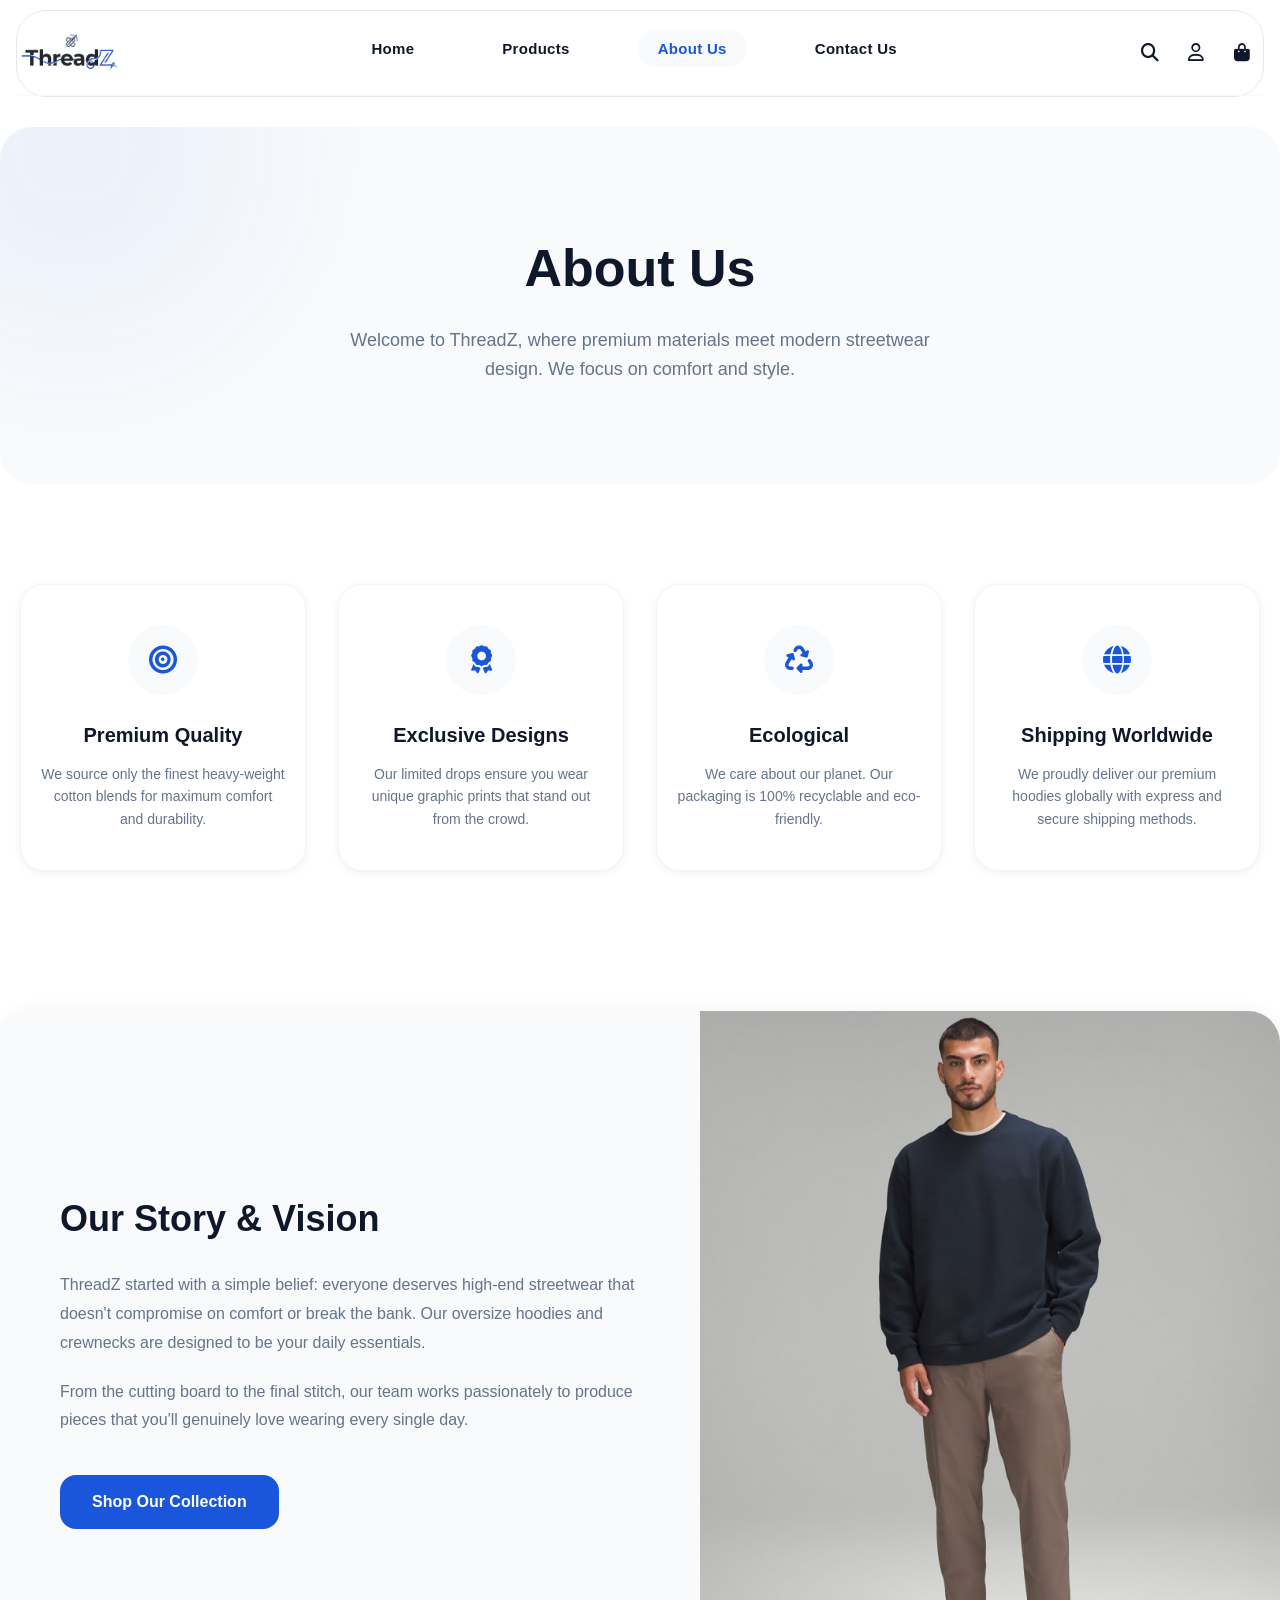
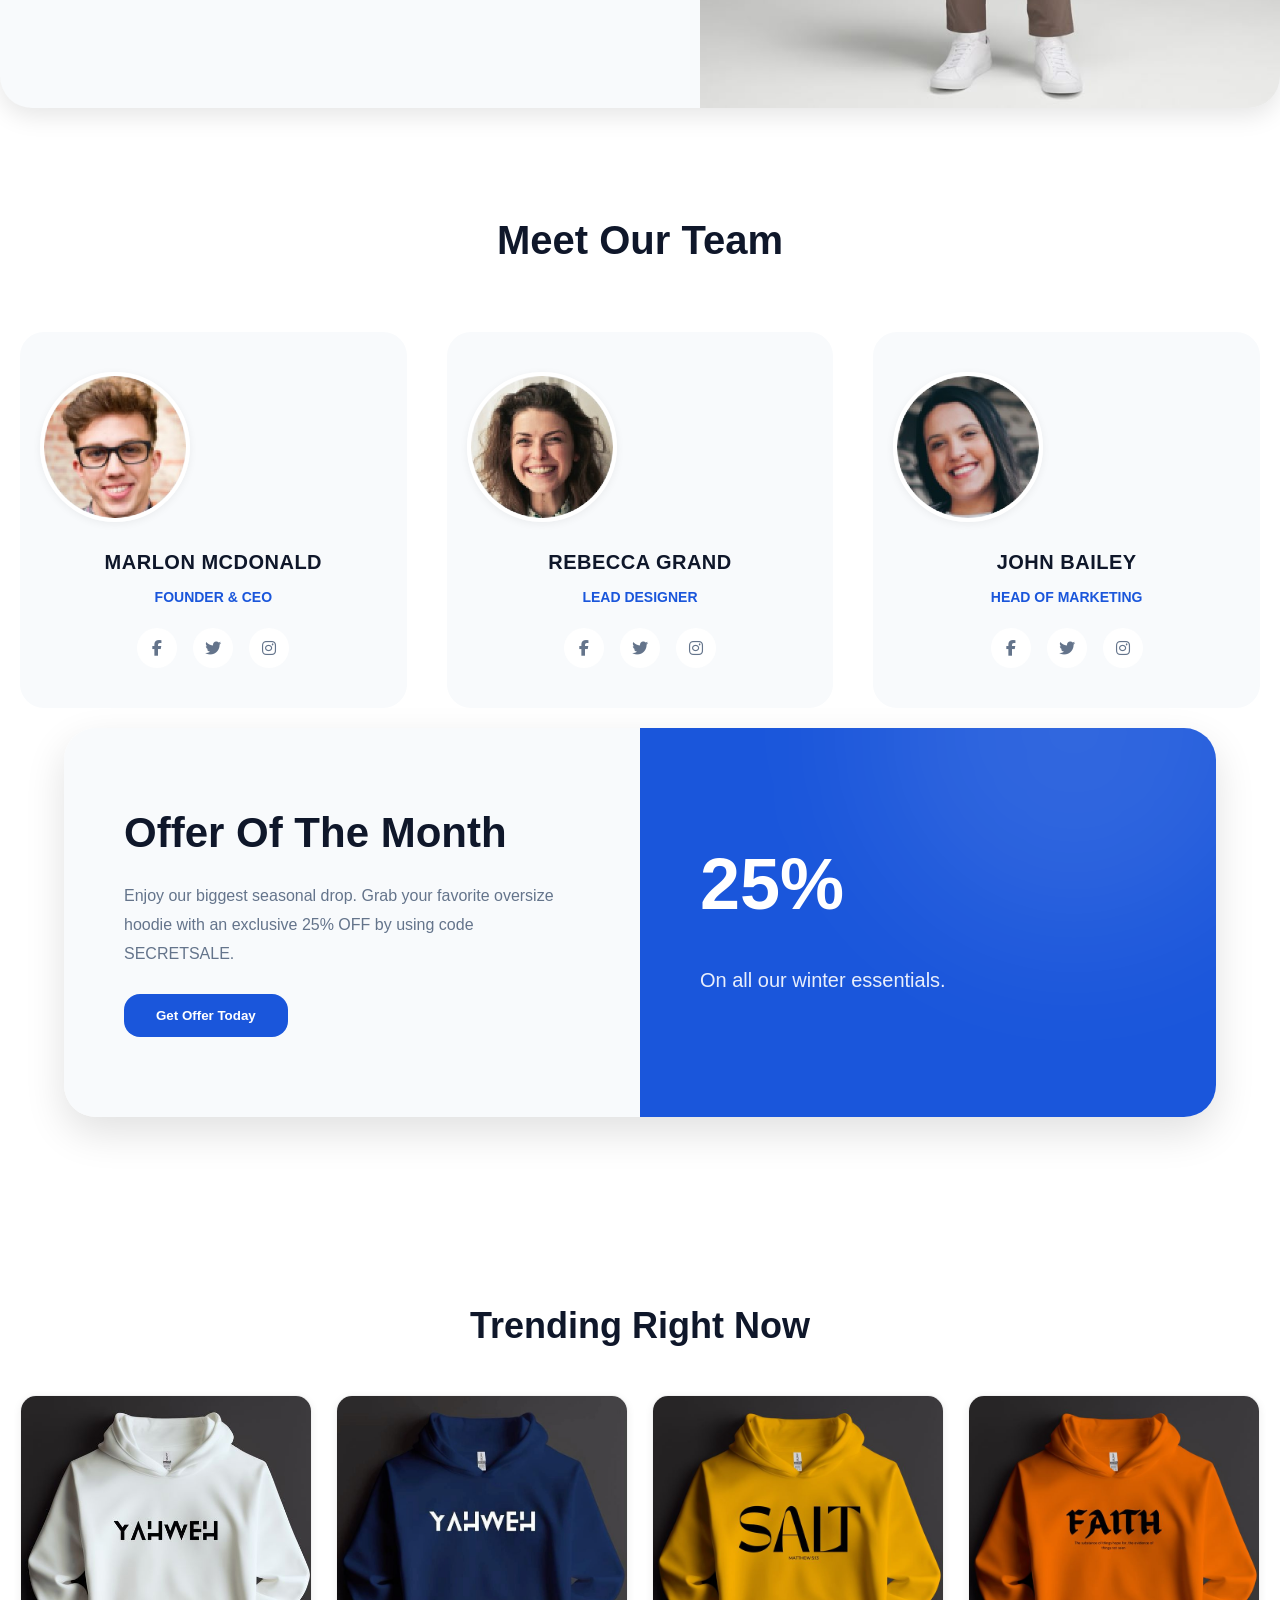
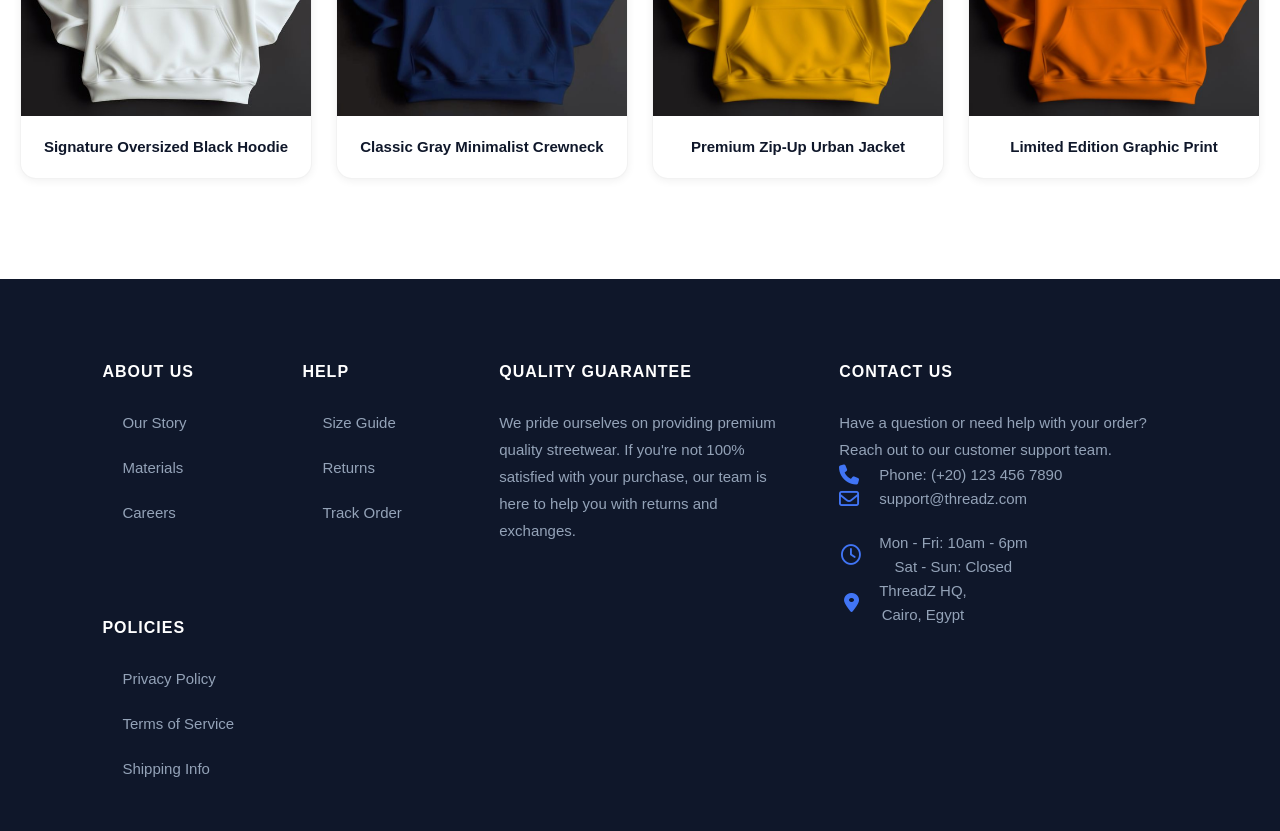
==== pages/about.html @ 524a5f1c "Add files via upload" ====
<!DOCTYPE html>
<html lang="en">

<head>
    <meta charset="UTF-8">
    <meta name="viewport" content="width=device-width, initial-scale=1.0">
    <title>ThreadZ | About Us</title>
    <link rel="stylesheet" href="../style/main.css">
    <link rel="stylesheet" href="../style/refinements.css">
    <link rel="stylesheet" href="../style/about.css">
    <link rel="stylesheet" href="https://cdnjs.cloudflare.com/ajax/libs/font-awesome/6.4.0/css/all.min.css" />
</head>

<body>
    <header>
        <div class="container flex-between top-bar">
            <div class="logo">
                <img src="../assets/images/Logo.png" alt="ThreadZ Logo">
            </div>

            <nav id="nav">
                <div class="nav-close">
                    <i class="fa-solid fa-x"></i>
                </div>
                <ul class="nav-links">
                    <li><a href="../index.html">Home</a></li>
                    <li><a href="../pages/products.html">Products </a></li>
                    <li><a href="../pages/about.html" class="active">About Us</a></li>
                    <li><a href="../pages/contact.html">Contact Us</a></li>
                </ul>
            </nav>

            <div class="header-actions">
                <div class="search-toggle" id="search-toggle">
                    <i class="fa-solid fa-magnifying-glass"></i>
                </div>
                <a href="./login.html" class="action-icon" title="Account">
                    <i class="fa-regular fa-user"></i>
                </a>
                <a href="./checkout.html" class="action-icon" title="Cart">
                    <i class="fa-solid fa-bag-shopping"></i>
                </a>
                <div class="bars">
                    <i class="fa-solid fa-bars"></i>
                </div>
            </div>
        </div>
        <div class="search-bar" id="search-bar">
            <div class="container">
                <div class="search-bar-inner">
                    <i class="fa-solid fa-magnifying-glass"></i>
                    <input type="text" placeholder="Search for products..." id="search-input">
                    <button class="search-close" id="search-close"><i class="fa-solid fa-xmark"></i></button>
                </div>
            </div>
        </div>
    </header>

    <main>
        <section class="hero-about">
            <div class="hero-about-content">
                <h1>About Us</h1>
                <p>Welcome to ThreadZ, where premium materials meet modern streetwear design. We focus on comfort and style.</p>
            </div>
        </section>

        <section class="features-grid">
            <div class="feature-box">
                <div class="icon-box"><i class="fa-solid fa-bullseye"></i></div>
                <h3>Premium Quality</h3>
                <p>We source only the finest heavy-weight cotton blends for maximum comfort and durability.</p>
            </div>
            <div class="feature-box">
                <div class="icon-box"><i class="fa-solid fa-award"></i></div>
                <h3>Exclusive Designs</h3>
                <p>Our limited drops ensure you wear unique graphic prints that stand out from the crowd.</p>
            </div>
            <div class="feature-box">
                <div class="icon-box"><i class="fa-solid fa-recycle"></i></div>
                <h3>Ecological</h3>
                <p>We care about our planet. Our packaging is 100% recyclable and eco-friendly.</p>
            </div>
            <div class="feature-box">
                <div class="icon-box"><i class="fa-solid fa-globe"></i></div>
                <h3>Shipping Worldwide</h3>
                <p>We proudly deliver our premium hoodies globally with express and secure shipping methods.</p>
            </div>
        </section>

        <section class="story-section">
            <div class="story-content">
                <h2>Our Story & Vision</h2>
                <p>ThreadZ started with a simple belief: everyone deserves high-end streetwear that doesn't compromise on comfort or break the bank. Our oversize hoodies and crewnecks are designed to be your daily essentials.</p>
                <p>From the cutting board to the final stitch, our team works passionately to produce pieces that you'll genuinely love wearing every single day.</p>
                <a href="./products.html" class="btn">Shop Our Collection</a>
            </div>
            <div class="story-image">
                <img src="../assets/images/model-1.jpg" alt="Our Collection">
            </div>
        </section>

        <section class="team-section">
            <div class="section-title">
                <h2>Meet Our Team</h2>
            </div>
            <div class="team-grid">
                <div class="team-member">
                    <img src="../assets/images/customer1.jpeg" alt="Marlon">
                    <h4>MARLON MCDONALD</h4>
                    <span>Founder & CEO</span>
                    <div class="member-socials">
                        <i class="fa-brands fa-facebook-f"></i>
                        <i class="fa-brands fa-twitter"></i>
                        <i class="fa-brands fa-instagram"></i>
                    </div>
                </div>
                <div class="team-member">
                    <img src="../assets/images/customer2.jpeg" alt="Rebecca">
                    <h4>REBECCA GRAND</h4>
                    <span>Lead Designer</span>
                    <div class="member-socials">
                        <i class="fa-brands fa-facebook-f"></i>
                        <i class="fa-brands fa-twitter"></i>
                        <i class="fa-brands fa-instagram"></i>
                    </div>
                </div>
                <div class="team-member">
                    <img src="../assets/images/customer3.jpeg" alt="John">
                    <h4>JOHN BAILEY</h4>
                    <span>Head Of Marketing</span>
                    <div class="member-socials">
                        <i class="fa-brands fa-facebook-f"></i>
                        <i class="fa-brands fa-twitter"></i>
                        <i class="fa-brands fa-instagram"></i>
                    </div>
                </div>
            </div>
        </section>

        <section class="promotion-container" style="margin-top: 50px;">
            <div class="promotion-card">
                <div class="promotion-info">
                    <div>
                        <h3>Offer Of The Month</h3>
                        <p>Enjoy our biggest seasonal drop. Grab your favorite oversize hoodie with an exclusive 25% OFF by using code SECRETSALE.</p>
                        <br>
                        <button class="btn" style="padding: 14px 32px; background: var(--primary-color); color: var(--white); border: none; border-radius: var(--radius-md); font-weight: 700; cursor: pointer;">Get Offer Today</button>
                    </div>
                </div>

                <div class="discount-banner">
                    <h3 style="font-size: 72px;">25%</h3>
                    <p style="font-size: 20px; margin-bottom: 20px;">On all our winter essentials.</p>
                </div>
            </div>
        </section>

        <section class="popular-section">
            <h4>Trending Right Now</h4>
            <div class="popular-grid">
                <div class="pop-item">
                    <img src="../assets/images/item-1.jpg" alt="Sweatshirt">
                    <p>Signature Oversized Black Hoodie</p>
                </div>
                <div class="pop-item">
                    <img src="../assets/images/item-2.jpg" alt="Sweatshirt">
                    <p>Classic Gray Minimalist Crewneck</p>
                </div>
                <div class="pop-item">
                    <img src="../assets/images/item-3.jpg" alt="Sweatshirt">
                    <p>Premium Zip-Up Urban Jacket</p>
                </div>
                <div class="pop-item">
                    <img src="../assets/images/item-4.jpg" alt="Sweatshirt">
                    <p>Limited Edition Graphic Print</p>
                </div>
            </div>
        </section>
    </main>

    <footer>
        <div class="footer-content">
            <div class="footer-links">
                <div class="footer-columns">
                    <h3>About Us</h3>
                    <ul>
                        <li><a href="">Our Story</a></li>
                        <li><a href="">Materials</a></li>
                        <li><a href="">Careers</a></li>
                    </ul>
                </div>
                <div class="footer-columns">
                    <h3>Help</h3>
                    <ul>
                        <li><a href="">Size Guide</a></li>
                        <li><a href="">Returns</a></li>
                        <li><a href="">Track Order</a></li>
                    </ul>
                </div>
                <div class="footer-columns">
                    <h3>Policies</h3>
                    <ul>
                        <li><a href="">Privacy Policy</a></li>
                        <li><a href="">Terms of Service</a></li>
                        <li><a href="">Shipping Info</a></li>
                    </ul>
                </div>
            </div>

            <div class="footer-text">
                <h3>Quality Guarantee</h3>
                <p>We pride ourselves on providing premium quality streetwear. If you're not 100% satisfied with your purchase, our team is here to help you with returns and exchanges.</p>
            </div>
        </div>

        <div class="footer-contactus">
            <div class="footer-contactus-text">
                <h3>Contact Us</h3>
                <p>Have a question or need help with your order? Reach out to our customer support team.</p>
            </div>

            <div class="contact-info">
                <div class="contact-phone-email">
                    <p><i class="fa-solid fa-phone"></i> Phone: (+20) 123 456 7890 </p>
                    <p><i class="fa-regular fa-envelope"></i> support@threadz.com</p>
                </div>
                <div class="contact-date">
                    <p style="text-align: center;"><i class="fa-regular fa-clock"></i> Mon - Fri: 10am - 6pm <br>Sat - Sun: Closed </p>
                    <p style="text-align: center;"><i class="fa-solid fa-location-dot"></i> ThreadZ HQ, <br> Cairo, Egypt</p>
                </div>
            </div>
        </div>
    </footer>

    <script src="../scripts/api.js"></script>
    <script src="../scripts/ui.js"></script>
    <script src="../scripts/search.js"></script>
    <script src="../scripts/cart.js"></script>
</body>

</html>
---- style/main.css ----
* {
    margin: 0;
    padding: 0;
    box-sizing: border-box;
    font-family: -apple-system, BlinkMacSystemFont, 'Segoe UI', Roboto, 'Helvetica Neue', Arial, sans-serif;
}

/* Brand Identity Colors & Modern Variables */
:root {
    --primary-color: #1A56DB;
    --primary-dark: #0D3A99;
    --primary-light: #4175F5;
    --accent-color: #FF6B35;
    --success-color: #10B981;
    --warning-color: #F59E0B;

    --text-dark: #0F172A;
    --text-light: #64748B;
    --text-muted: #94A3B8;
    --bg-gray: #F8FAFC;
    --bg-dark-gray: #E2E8F0;
    --white: #FFFFFF;
    --black: #000000;

    /* Variables for Professional Look */
    --radius-sm: 8px;
    --radius-md: 16px;
    --radius-lg: 24px;
    --radius-xl: 32px;

    --shadow-sm: 0 2px 8px rgba(0, 0, 0, 0.06);
    --shadow-md: 0 8px 24px rgba(0, 0, 0, 0.1);
    --shadow-lg: 0 16px 40px rgba(0, 0, 0, 0.12);
    --shadow-xl: 0 20px 50px rgba(0, 0, 0, 0.15);

    --transition-fast: 0.25s ease;
    --transition-smooth: 0.4s ease-in-out;
    --transition-slow: 0.6s ease-in-out;
}

body {
    color: var(--text-dark);
    background-color: var(--white);
    line-height: 1.6;
}

/* Smooth scroll behavior */
html {
    scroll-behavior: smooth;
}

/* Custom scrollbar */
::-webkit-scrollbar {
    width: 5px;
    border-radius: 100%;
    background-color: var(--primary-color);
}

::-webkit-scrollbar-track {
    background: var(--bg-gray);
}

::-webkit-scrollbar-thumb {
    background: var(--primary-color);
    border-radius: 9px;
}

::-webkit-scrollbar-thumb:hover {
    background: var(--primary-dark);
}

/* Selection color */
::selection {
    background-color: var(--primary-color);
    color: var(--white);
}

/* ----------------- Header & Navbar (Modernized) ----------------- */
header {
    position: sticky;
    top: 10px;
    left: 0;
    width: calc(100% - 32px);
    margin: 0 auto;
    background-color: var(--white);
    z-index: 999;
    transition: var(--transition-fast);
    border: 1px solid var(--bg-dark-gray);
    border-radius: 30px;
}

.container {
    max-width: 1280px;
    margin: 0 auto;
    padding: 0 24px;
    position: relative;
}

.flex-between {
    display: flex;
    justify-content: space-between;
    align-items: center;
}

.logo img {
    height: 48px;
    width: auto;
    max-width: 280px;
    object-fit: contain;
    transition: transform var(--transition-smooth);
}

.logo img:hover {
    transform: scale(1.03);
}

.top-bar {
    padding: 18px 0;
}

/* Header Actions */
nav {
    display: flex;
    justify-content: center;
    align-items: center;
    flex-grow: 1;
}

.nav-links {
    list-style: none;
    display: flex;
    justify-content: center;
    gap: 48px;
}

.nav-links a {
    text-decoration: none;
    color: var(--text-dark);
    font-weight: 600;
    font-size: 15px;
    letter-spacing: 0.3px;
    position: relative;
    padding: 10px 20px;
    border-radius: 30px;
    transition: all var(--transition-fast);
    background-color: transparent;
}

.nav-links a:hover,
.nav-links a.active {
    color: var(--primary-color);
    background-color: var(--bg-gray);
}

.header-actions {
    display: flex;
    align-items: center;
    gap: 4px;
}

.header-actions .search-toggle,
.header-actions .action-icon {
    display: inline-flex;
    align-items: center;
    justify-content: center;
    width: 42px;
    height: 42px;
    border-radius: var(--radius-md);
    cursor: pointer;
    color: var(--text-dark);
    text-decoration: none;
    font-size: 18px;
    transition: all var(--transition-fast);
    background: transparent;
    border: none;
}

.header-actions .search-toggle:hover,
.header-actions .action-icon:hover {
    color: var(--primary-color);
    background-color: var(--bg-gray);
}

/* Search Bar (full-width slide-down) */
.search-bar {
    max-height: 0;
    overflow: hidden;
    background: var(--bg-gray);
    transition: max-height 0.3s ease;
    border-bottom: 1px solid transparent;
    border-radius: 0 0 20px 20px;
}

.search-bar.active {
    max-height: 80px;
    border-bottom: 1px solid var(--bg-dark-gray);
}

.search-bar.active.has-results {
    max-height: 400px;
}

.search-results {
    max-width: 600px;
    margin: 0 auto;
    padding: 0 0 16px 0;
    max-height: 320px;
    overflow-y: auto;
    display: flex;
    flex-direction: column;
    gap: 8px;
}

.search-results::-webkit-scrollbar {
    width: 4px;
}

.search-result-item {
    display: flex;
    align-items: center;
    gap: 16px;
    padding: 10px;
    border-radius: var(--radius-sm);
    cursor: pointer;
    transition: background-color var(--transition-fast);
    text-decoration: none;
}

.search-result-item:hover {
    background-color: rgba(0, 0, 0, 0.04);
}

.search-result-item img {
    width: 50px;
    height: 50px;
    border-radius: var(--radius-sm);
    object-fit: cover;
}

.search-result-item .details {
    display: flex;
    flex-direction: column;
    gap: 4px;
}

.search-result-item .title {
    font-size: 14px;
    font-weight: 600;
    color: var(--text-dark);
}

.search-result-item .price {
    font-size: 13px;
    font-weight: 700;
    color: var(--primary-color);
}

.search-no-results {
    padding: 20px 0;
    text-align: center;
    color: var(--text-muted);
    font-size: 14px;
    font-weight: 500;
}

.search-bar-inner {
    display: flex;
    align-items: center;
    gap: 12px;
    padding: 14px 0;
    max-width: 600px;
    margin: 0 auto;
}

.search-bar-inner>i {
    color: var(--text-muted);
    font-size: 16px;
}

.search-bar-inner input {
    flex: 1;
    border: none;
    background: transparent;
    font-size: 15px;
    font-family: inherit;
    color: var(--text-dark);
    outline: none;
}

.search-bar-inner input::placeholder {
    color: var(--text-muted);
}

.search-close {
    display: flex;
    align-items: center;
    justify-content: center;
    width: 32px;
    height: 32px;
    border: none;
    background: transparent;
    color: var(--text-muted);
    cursor: pointer;
    border-radius: var(--radius-sm);
    font-size: 16px;
    transition: all var(--transition-fast);
}

.search-close:hover {
    color: var(--text-dark);
    background: rgba(0, 0, 0, 0.05);
}

.user-action2,
.header-actions .bars,
.nav-close {
    display: none;
}

/* ----------------- Section 1: Hero ----------------- */
.hero-section {
    background: var(--bg-gray);
    width: 100%;
    min-height: 70vh;
    display: flex;
    justify-content: space-between;
    align-items: center;
    padding: 30px 8%;
    gap: 40px;
    position: relative;
    overflow: hidden;
}

.hero-wrapper::before {
    content: '';
    position: absolute;
    top: 50%;
    right: -10%;
    width: 500px;
    height: 500px;
    background: rgba(26, 86, 219, 0.05);
    filter: blur(100px);
    border-radius: 50%;
    z-index: 0;
}

.hero-text {
    flex: 1;
    z-index: 1;
    max-width: 500px;
}

.hero-text h2 {
    font-size: 52px;
    font-weight: 800;
    color: var(--text-dark);
    line-height: 1.2;
    letter-spacing: -1px;
    margin-bottom: 24px;
    color: var(--text-dark);
}

.hero-text p {
    color: var(--text-light);
    margin: 24px 0 40px;
    line-height: 1.8;
    font-size: 18px;
    text-align: left;
}

.hero-text button {
    padding: 15px 36px;
    color: var(--white);
    background: var(--primary-color);
    border: none;
    border-radius: var(--radius-md);
    font-weight: 600;
    letter-spacing: 0.5px;
    cursor: pointer;
    position: relative;
    z-index: 1;
    transition: var(--transition-smooth);
    font-size: 15px;
    overflow: hidden;
}

.hero-text button:hover {
    color: var(--white);
    background: var(--primary-dark);
    transform: translateY(-4px);
}

.hero-text button:active {
    transform: translateY(-2px);
}

@keyframes floatImage {
    0% {
        transform: translateY(0px) scale(1);
        filter: drop-shadow(0 20px 40px rgba(0, 0, 0, 0.12));
    }

    50% {
        transform: translateY(-15px) scale(1.02);
        filter: drop-shadow(0 35px 50px rgba(26, 86, 219, 0.2));
    }

    100% {
        transform: translateY(0px) scale(1);
        filter: drop-shadow(0 20px 40px rgba(0, 0, 0, 0.12));
    }
}

.hero-wrapper img {
    flex: 1;
    width: 100%;
    max-width: 380px;
    height: auto;
    z-index: 1;
    animation: floatImage 6s ease-in-out infinite;
}

/* ----------------- Promotion Section ----------------- */
.promotion-container {
    position: relative;
    width: 100%;
    top: -80px;
}

.promotion-card {
    display: flex;
    justify-content: space-between;
    align-items: stretch;
    width: 90%;
    margin: 60px auto;
    border-radius: var(--radius-xl);
    overflow: hidden;
    box-shadow: var(--shadow-lg);
    animation: fadup linear;
    animation-timeline: view();
    animation-range: entry 0% cover 25%;
}

.promotion-info {
    width: 50%;
    padding: 80px 60px;
    background: var(--bg-gray);
    display: flex;
    flex-direction: column;
    justify-content: center;
}

.author-profile {
    display: flex;
    align-items: center;
    margin-bottom: 40px;
}

.author-profile img {
    width: 70px;
    height: 70px;
    border-radius: 50%;
    box-shadow: var(--shadow-md);
    border: 3px solid var(--primary-light);
}

.author-details {
    margin-left: 20px;
}

.author-details h5 {
    font-weight: 700;
    font-size: 1.1rem;
    color: var(--text-dark);
}

.author-details p {
    color: var(--primary-color);
    font-size: 0.85rem;
    font-weight: 600;
    margin-top: 8px;
    text-transform: uppercase;
    letter-spacing: 0.5px;
}

.promotion-info h3 {
    font-size: 42px;
    font-weight: 800;
    margin-bottom: 24px;
    color: var(--text-dark);
    line-height: 1.2;
}

.promotion-info p {
    color: var(--text-light);
    line-height: 1.8;
    font-size: 16px;
}

.discount-banner {
    width: 50%;
    padding: 80px 60px;
    display: flex;
    flex-direction: column;
    justify-content: center;
    align-items: flex-start;
    background: var(--primary-color);
    background-image: url("./photos/itemdicount.png");
    background-position: center;
    background-size: cover;
    background-blend-mode: multiply;
    background-repeat: no-repeat;
    position: relative;
}

.discount-banner::before {
    content: '';
    position: absolute;
    top: -50%;
    right: -10%;
    width: 400px;
    height: 400px;
    background: rgba(255, 255, 255, 0.1);
    filter: blur(80px);
    border-radius: 50%;
    z-index: 0;
}

.discount-banner h3 {
    font-size: 48px;
    font-weight: 900;
    color: var(--white);
    margin-bottom: 20px;
    position: relative;
    z-index: 1;
}

.discount-banner p {
    width: 85%;
    margin-bottom: 40px;
    color: rgba(255, 255, 255, 0.9);
    line-height: 1.8;
    font-size: 16px;
    position: relative;
    z-index: 1;
}

.discount-banner button {
    padding: 14px 36px;
    background-color: var(--white);
    color: var(--primary-color);
    border: none;
    border-radius: var(--radius-md);
    font-size: 15px;
    font-weight: 700;
    cursor: pointer;
    transition: var(--transition-smooth);
    box-shadow: 0 8px 20px rgba(0, 0, 0, 0.15);
    position: relative;
    z-index: 1;
    letter-spacing: 0.3px;
}

.discount-banner button:hover {
    background-color: var(--primary-light);
    color: var(--white);
    transform: translateY(-3px);
    box-shadow: 0 12px 28px rgba(0, 0, 0, 0.2);
}

/* ----------------- Collections Section ----------------- */
.collections-section {
    margin: 80px 0;
    position: relative;
}

.collections-header {
    text-align: center;
    margin-bottom: 60px;
    animation: fadup linear;
    animation-timeline: view();
    animation-range: entry 0% cover 40%;
}

.collections-header h3 {
    font-weight: 800;
    font-size: 44px;
    color: var(--text-dark);
    margin-bottom: 16px;
    color: var(--text-dark);
}

.collections-header p {
    color: var(--text-light);
    font-size: 18px;
    max-width: 400px;
    margin: 0 auto;
}

.collections-grid {
    display: grid;
    grid-template-columns: repeat(4, 1fr);
    gap: 24px;
    padding: 0 40px;
    max-width: 1400px;
    margin: 0 auto;
}

.collection-card {
    background: rgba(0, 0, 0, 0.6) url("../assets/images/item-1.jpg");
    background-blend-mode: overlay;
    position: relative;
    background-position: center;
    background-repeat: no-repeat;
    background-size: cover;
    height: 420px;
    color: var(--white);
    width: 100%;
    border-radius: var(--radius-xl);
    overflow: hidden;
    box-shadow: var(--shadow-md);
    transition: var(--transition-smooth);
    animation: fadup linear;
    animation-timeline: view();
    animation-range: entry 0% cover 30%;
    cursor: pointer;
}

.collection-card:hover {
    transform: translateY(-16px);
    box-shadow: var(--shadow-xl);
}

.collection-card::after {
    content: '';
    position: absolute;
    top: 0;
    left: 0;
    right: 0;
    bottom: 0;
    background: rgba(26, 86, 219, 0.1);
    opacity: 0;
    transition: opacity var(--transition-smooth);
    border-radius: var(--radius-xl);
}

.collection-card:hover::after {
    opacity: 1;
}

@keyframes fadup {
    from {
        opacity: 0;
        transform: translateY(40px) scale(0.95);
    }

    to {
        opacity: 1;
        transform: translateY(0) scale(1);
    }
}

.bg-model-2 {
    background-image: url("../assets/images/item-2.jpg");
    background-color: rgba(0, 0, 0, 0.6);
    background-blend-mode: overlay;
}

.bg-model-3 {
    background-image: url("../assets/images/item-3.jpg");
    background-color: rgba(0, 0, 0, 0.6);
    background-blend-mode: overlay;
}

.bg-model-4 {
    background-image: url("../assets/images/item-4.jpg");
    background-color: rgba(0, 0, 0, 0.6);
    background-blend-mode: overlay;
}

.collection-card .card-text {
    position: absolute;
    bottom: 40px;
    left: 0;
    width: 100%;
    padding: 0 28px;
    text-align: center;
    z-index: 1;
}

.collection-card .card-text h5 {
    margin-bottom: 12px;
    font-size: 24px;
    font-weight: 800;
    letter-spacing: -0.5px;
}

.collection-card .card-text p {
    font-size: 14px;
    color: rgba(255, 255, 255, 0.85);
    line-height: 1.6;
}

/* ----------------- Products Section ----------------- */
.products-section {
    margin-top: 80px;
    animation: fadup linear;
    animation-timeline: view();
    animation-range: entry 0% cover 30%;
}

.products-section h3 {
    font-weight: 800;
    font-size: 44px;
    color: var(--text-dark);
    text-align: center;
    margin-bottom: 16px;
    color: var(--text-dark);
}

.products-section p {
    color: var(--text-light);
    text-align: center;
    font-size: 18px;
    margin-bottom: 60px;
    max-width: 400px;
    margin-left: auto;
    margin-right: auto;
}

.products-grid {
    max-width: 1280px;
    margin: 0 auto;
    display: flex;
    justify-content: center;
    gap: 32px;
    padding: 20px;
    flex-wrap: wrap;
}

.product-card {
    width: 280px;
    height: 100%;
    border: none !important;
    display: flex;
    flex-direction: column;
    transition: var(--transition-smooth);
    background: var(--white);
    border-radius: var(--radius-lg);
    overflow: hidden;
    box-shadow: var(--shadow-sm);
}

.product-card:hover {
    transform: translateY(-8px);
    box-shadow: var(--shadow-lg);
}

.product-card .image-wrapper {
    position: relative;
    overflow: hidden;
    border-radius: var(--radius-lg);
    box-shadow: var(--shadow-sm);
    aspect-ratio: 3/4;
    background-color: var(--bg-gray);
}

.product-card .image-wrapper img {
    width: 100%;
    height: 100%;
    object-fit: cover;
    transition: transform var(--transition-smooth);
}

.product-card:hover .image-wrapper img {
    transform: scale(1.1);
}

.product-card .image-wrapper p {
    position: absolute;
    top: 16px;
    left: 16px;
    background: var(--primary-color);
    color: var(--white);
    padding: 8px 16px;
    font-size: 12px;
    font-weight: 700;
    border-radius: var(--radius-md);
    letter-spacing: 0.5px;
    z-index: 2;
    text-transform: uppercase;
}

.product-card>p {
    margin-top: 20px;
    padding: 0 16px;
    text-align: left;
    color: var(--text-dark);
    font-weight: 600;
    font-size: 16px;
    line-height: 1.5;
}

.product-card span.price {
    display: block;
    text-align: left;
    padding: 0 16px;
    color: var(--primary-color);
    margin: 8px 0 20px;
    font-weight: 800;
    font-size: 18px;
}

.product-card button {
    width: calc(100% - 32px);
    margin: 0 16px 16px;
    padding: 12px 20px;
    background-color: transparent;
    color: var(--text-dark);
    border: 2px solid var(--bg-dark-gray);
    border-radius: var(--radius-md);
    cursor: pointer;
    transition: var(--transition-smooth);
    font-weight: 600;
    font-size: 14px;
    letter-spacing: 0.3px;
}

.product-card:hover button {
    background: var(--primary-color);
    color: var(--white);
    border-color: transparent;
    box-shadow: 0 8px 20px rgba(26, 86, 219, 0.3);
}

/* ----------------- Offer Banner ----------------- */
.offer-section {
    width: 88%;
    max-width: 1280px;
    margin: 80px auto;
    animation: fadup linear;
    animation-timeline: view();
    animation-range: entry 0% cover 25%;
}

.offer-section img {
    width: 100%;
    height: auto;
    border-radius: var(--radius-xl);
    box-shadow: var(--shadow-lg);
    transition: var(--transition-smooth);
}

.offer-section img:hover {
    transform: scale(1.02);
    box-shadow: var(--shadow-xl);
}

.offer-section {
    position: relative;
    overflow: hidden;
}

.offer-section::after {
    content: '';
    position: absolute;
    top: 0;
    left: 0;
    right: 0;
    bottom: 0;
    background: rgba(26, 86, 219, 0.05);
    border-radius: var(--radius-xl);
    pointer-events: none;
}

/* ----------------- Testimonials Section ----------------- */
.testimonials-section {
    margin: 80px 0;
    padding: 0 20px;
    animation: fadup linear;
    animation-timeline: view();
    animation-range: entry 0% cover 35%;
}

.testimonials-section h3 {
    font-weight: 800;
    font-size: 44px;
    color: var(--text-dark);
    text-align: center;
    margin-bottom: 16px;
    color: var(--text-dark);
}

.testimonials-section>p {
    color: var(--text-light);
    text-align: center;
    font-size: 18px;
    max-width: 400px;
    margin: 0 auto 60px;
}

.Customers {
    max-width: 1200px;
    margin: 0 auto;
    display: flex;
    justify-content: center;
    gap: 32px;
    padding: 0;
}

.card-Customers {
    text-align: center;
    box-shadow: var(--shadow-md);
    padding: 48px 32px;
    width: 32%;
    border-radius: var(--radius-xl);
    background: var(--bg-gray);
    transition: var(--transition-smooth);
    border: 1px solid rgba(0, 0, 0, 0.05);
    position: relative;
    overflow: hidden;
}

.card-Customers::before {
    content: '';
    position: absolute;
    top: -50%;
    right: -50%;
    width: 200px;
    height: 200px;
    background: rgba(26, 86, 219, 0.05);
    filter: blur(20px);
    border-radius: 50%;
    transition: var(--transition-smooth);
}

.card-Customers:hover {
    box-shadow: var(--shadow-lg);
    transform: translateY(-8px);
}

.card-Customers:hover::before {
    top: -30%;
    right: -30%;
}

.card-Customers img {
    border-radius: 50%;
    margin-bottom: 24px;
    object-fit: cover;
    width: 90px;
    height: 90px;
    box-shadow: var(--shadow-md);
    border: 4px solid var(--primary-light);
    position: relative;
    z-index: 1;
}

.card-Customers p {
    font-style: italic;
    color: var(--text-light);
    margin-bottom: 24px;
    font-size: 16px;
    line-height: 1.8;
    position: relative;
    z-index: 1;
}

.card-Customers span {
    color: var(--text-dark);
    font-weight: 700;
    display: block;
    font-size: 18px;
    position: relative;
    z-index: 1;
}

/* ----------------- Footer ----------------- */
footer {
    background: #0F172A;
    color: #F8FAFC;
    padding: 80px 8% 40px;
    display: flex;
    justify-content: space-between;
    flex-wrap: wrap;
    gap: 60px;
    margin-top: 100px;
}

.footer-content {
    display: flex;
    flex-wrap: wrap;
    gap: 60px;
    flex: 2;
    min-width: 60%;
}

.footer-links {
    display: flex;
    gap: 80px;
    flex-wrap: wrap;
    flex: 2;
}

.footer-columns {
    min-width: 120px;
}

.footer-columns h3,
.footer-text h3,
.footer-contactus-text h3 {
    color: #FFFFFF;
    font-size: 16px;
    margin-bottom: 24px;
    font-weight: 700;
    text-transform: uppercase;
    letter-spacing: 1px;
}

.footer-columns ul {
    list-style: none;
    padding: 0;
}

.footer-columns ul li {
    margin-top: 16px;
}

.footer-columns ul li a {
    text-decoration: none;
    color: #94A3B8;
    transition: all var(--transition-fast);
    font-size: 15px;
    font-weight: 500;
}

.footer-columns ul li a:hover {
    color: var(--primary-light);
    transform: translateX(4px);
    display: inline-block;
}

.footer-text {
    flex: 1;
    min-width: 280px;
}

.footer-text p,
.footer-contactus-text p {
    line-height: 1.8;
    color: #94A3B8;
    font-size: 15px;
    font-weight: 500;
}

.footer-contactus {
    flex: 1;
    min-width: 280px;
}

.contact-info {
    display: flex;
    flex-direction: column;
    gap: 20px;
}

.contact-info p {
    color: #94A3B8;
    font-size: 15px;
    display: flex;
    align-items: center;
    font-weight: 500;
}

.contact-info i {
    color: var(--primary-light);
    margin-right: 16px;
    font-size: 20px;
    width: 24px;
}


/* ----------------- Responsive Design ----------------- */
@media (max-width: 1024px) {
    .container {
        padding: 0 20px;
    }

    .hero-section {
        flex-direction: column;
        padding: 40px 24px;
        min-height: auto;
        text-align: center;
    }

    .hero-text {
        max-width: 100%;
        text-align: center;
    }

    .hero-text p {
        text-align: center;
    }

    .hero-text button {
        margin: 0 auto;
        display: block;
    }

    .hero-section img {
        max-width: 100%;
        width: 100%;
        margin-top: 30px;
    }

    .hero-text h2 {
        font-size: 36px;
    }

    /* Promotion */
    .promotion-card {
        flex-direction: column;
        width: 95%;
    }

    .promotion-info,
    .discount-banner {
        width: 100%;
        padding: 48px 32px;
    }

    .promotion-info h3 {
        font-size: 28px;
    }

    .discount-banner h3 {
        font-size: 36px;
    }

    /* Collections */
    .collections-grid {
        grid-template-columns: repeat(2, 1fr);
        padding: 0 20px;
    }

    .collection-card {
        height: 300px;
    }

    .collections-header h3 {
        font-size: 32px;
    }

    /* Products */
    .products-section h3,
    .testimonials-section h3 {
        font-size: 32px;
    }

    .products-grid {
        gap: 24px;
        padding: 20px;
    }

    .product-card {
        width: calc(50% - 12px);
    }

    /* Testimonials */
    .Customers {
        flex-wrap: wrap;
        gap: 20px;
    }

    .testimonial-card,
    .card-Customers {
        width: calc(50% - 10px);
    }

    /* Footer */
    footer {
        flex-direction: column;
        gap: 40px;
        padding: 48px 24px;
    }

    .footer-links {
        gap: 40px;
    }

    .footer-content {
        flex-direction: column;
        gap: 32px;
    }
}

@media (max-width: 768px) {
    .container {
        padding: 0 16px;
    }

    .top-bar {
        padding: 12px 0;
    }

    .logo img {
        height: 36px;
    }

    /* Mobile header actions */
    .header-actions .search-toggle,
    .header-actions .action-icon {
        width: 38px;
        height: 38px;
        font-size: 16px;
    }

    .header-actions .bars {
        display: flex;
        align-items: center;
        justify-content: center;
        cursor: pointer;
        color: var(--text-dark);
        font-size: 18px;
        width: 38px;
        height: 38px;
        border-radius: var(--radius-sm);
        transition: background-color var(--transition-fast);
    }

    .header-actions .bars:active {
        background-color: var(--bg-gray);
    }

    header {
        border-bottom: 1px solid var(--bg-dark-gray);
        border-radius: 16px;
        top: 10px;
        width: 95%;
        padding: 0 12px;
        box-shadow: var(--shadow-md);
    }

    nav {
        position: absolute;
        top: 100%;
        left: 0;
        right: 0;
        width: 100%;
        background: var(--white);
        max-height: 0;
        overflow: hidden;
        transition: max-height 0.35s ease, border-color 0.35s ease;
        z-index: 1000;
        border-bottom: 1px solid transparent;
        border-radius: 0 0 16px 16px;
    }

    nav.active {
        max-height: 350px;
        border-bottom: 1px solid var(--bg-dark-gray);
    }

    .nav-close {
        display: none;
    }

    .nav-links {
        flex-direction: column;
        gap: 0;
        text-align: left;
        justify-content: flex-start;
        padding: 8px 0;
    }

    .nav-links li {
        margin-bottom: 0;
    }

    .nav-links a {
        font-size: 15px;
        display: block;
        padding: 14px 24px;
        border-radius: 0;
        color: var(--text-dark);
        font-weight: 500;
        transition: background-color var(--transition-fast), color var(--transition-fast);
    }

    .nav-links a:hover,
    .nav-links a.active {
        background-color: var(--bg-gray);
        color: var(--primary-color);
    }

    .nav-links a.active {
        font-weight: 600;
        border-left: 3px solid var(--primary-color);
        padding-left: 21px;
    }

    .user-action2 {
        display: none;
    }

    /* Hero */
    .hero-section {
        padding: 32px 16px;
        text-align: center;
    }

    .hero-text h2 {
        font-size: 26px;
    }

    .hero-text p {
        text-align: center;
        font-size: 15px;
        margin: 16px 0 28px;
    }

    .hero-text button {
        margin: 0 auto;
        display: block;
        width: 100%;
        padding: 14px;
    }

    .hero-section img {
        max-width: 280px;
        margin: 0 auto;
    }

    /* Promotion */
    .promotion-container {
        top: -40px;
    }

    .promotion-card {
        flex-direction: column;
        width: 95%;
        border-radius: var(--radius-lg);
    }

    .promotion-info {
        width: 100%;
        padding: 32px 20px;
    }

    .promotion-info h3 {
        font-size: 24px;
    }

    .discount-banner {
        width: 100%;
        padding: 32px 20px;
    }

    .discount-banner h3 {
        font-size: 32px;
    }

    .author-profile img {
        width: 50px;
        height: 50px;
    }

    /* Collections */
    .collections-section {
        margin: 40px 0;
    }

    .collections-header {
        margin-bottom: 32px;
    }

    .collections-header h3 {
        font-size: 26px;
    }

    .collections-header p {
        font-size: 15px;
    }

    .collections-grid {
        grid-template-columns: 1fr;
        padding: 0 16px;
        gap: 16px;
    }

    .collection-card {
        height: 220px;
        border-radius: var(--radius-lg);
    }

    .collection-card .card-text h5 {
        font-size: 18px;
    }

    .collection-card .card-text p {
        font-size: 13px;
    }

    /* Products */
    .products-section {
        margin-top: 40px;
    }

    .products-section h3,
    .testimonials-section h3 {
        font-size: 26px;
    }

    .products-section>p,
    .testimonials-section>p {
        font-size: 15px;
        margin-bottom: 32px;
    }

    .products-grid {
        gap: 16px;
        padding: 0 16px;
    }

    .product-card {
        width: calc(50% - 8px);
    }

    .product-card>p {
        font-size: 14px;
        padding: 0 10px;
        margin-top: 12px;
    }

    .product-card span.price {
        font-size: 16px;
        padding: 0 10px;
        margin: 6px 0 12px;
    }

    .product-card button {
        width: calc(100% - 20px);
        margin: 0 10px 10px;
        padding: 10px;
        font-size: 13px;
    }

    /* Testimonials */
    .testimonials-section {
        margin: 40px 0;
    }

    .Customers {
        flex-direction: column;
        gap: 16px;
        padding: 0 16px;
    }

    .testimonial-card,
    .card-Customers {
        width: 100%;
        padding: 28px 20px;
    }

    /* Footer */
    footer {
        padding: 40px 16px;
        gap: 24px;
        margin-top: 60px;
    }

    .footer-content {
        flex-direction: column;
        gap: 24px;
    }

    .footer-links {
        flex-direction: column;
        gap: 24px;
    }

    .footer-columns h3 {
        margin-bottom: 12px;
    }

    .footer-contactus {
        min-width: auto;
    }

    .contact-info {
        gap: 16px;
    }

    .contact-date p,
    .contact-phone-email p {
        font-size: 14px;
    }

    .offer-section {
        width: 95%;
        margin: 40px auto;
    }

    /* Checkout Responsive */
    .invoice-container {
        margin: 40px auto !important;
        padding: 0 16px !important;
    }

    .invoice-header {
        flex-direction: column !important;
        align-items: flex-start !important;
        gap: 12px !important;
    }

    .invoice-header h1 {
        font-size: 24px !important;
    }

    .invoice-table th:nth-child(n+3),
    .invoice-table td:nth-child(n+3) {
        display: none;
    }

    .invoice-summary {
        justify-content: stretch !important;
    }

    .summary-box {
        width: 100% !important;
    }
}
---- style/refinements.css ----
/* Add nav divider styling */
.nav-divider {
    height: 1px;
    background: var(--bg-dark-gray);
    display: none;
}

/* Improve input and form elements */
input,
textarea,
select {
    font-family: inherit;
    border-radius: var(--radius-md);
    border: 1px solid var(--bg-dark-gray);
    padding: 10px 14px;
    transition: all var(--transition-fast);
    font-size: 14px;
}

input:focus,
textarea:focus,
select:focus {
    outline: none;
    border-color: var(--primary-color);
    box-shadow: 0 0 0 3px rgba(26, 86, 219, 0.1);
}

input::placeholder {
    color: var(--text-muted);
}

/* Badge and label styling */
.badge {
    display: inline-block;
    padding: 6px 12px;
    background: var(--primary-color);
    color: var(--white);
    border-radius: var(--radius-sm);
    font-size: 12px;
    font-weight: 700;
    text-transform: uppercase;
    letter-spacing: 0.5px;
}

.label {
    display: block;
    margin-bottom: 8px;
    color: var(--text-dark);
    font-weight: 600;
    font-size: 14px;
}

/* Links with smooth transitions */
a {
    transition: all var(--transition-fast);
    text-decoration: none;
    color: var(--primary-color);
}

a:hover {
    color: var(--primary-dark);
}

/* Button active states */
button:active {
    transform: scale(0.98);
}

button:disabled {
    opacity: 0.6;
    cursor: not-allowed;
}

/* Code blocks if present */
code,
pre {
    font-family: 'Monaco', 'Courier New', monospace;
    background-color: var(--bg-gray);
    border-radius: var(--radius-md);
    padding: 2px 6px;
}

pre {
    padding: 16px;
    overflow-x: auto;
}

/* List styling improvements */
ul,
ol {
    margin-left: 20px;
}

li {
    margin-bottom: 8px;
    line-height: 1.8;
}

/* Blockquote styling */
blockquote {
    border-left: 4px solid var(--primary-color);
    padding-left: 16px;
    margin-left: 0;
    color: var(--text-light);
    font-style: italic;
}

/* HR improvements */
hr {
    border: none;
    border-top: 1px solid var(--bg-dark-gray);
    margin: 32px 0;
}

/* Images defaults */
img {
    max-width: 100%;
    height: auto;
    display: block;
}

/* Loading states */
.loading {
    opacity: 0.7;
    cursor: wait;
    pointer-events: none;
}

/* Utility classes for spacing */
.mt-4 {
    margin-top: 16px;
}

.mt-8 {
    margin-top: 32px;
}

.mb-4 {
    margin-bottom: 16px;
}

.mb-8 {
    margin-bottom: 32px;
}

.p-4 {
    padding: 16px;
}

.p-8 {
    padding: 32px;
}

/* Text utilities */
.text-center {
    text-align: center;
}

.text-muted {
    color: var(--text-muted);
}

.font-bold {
    font-weight: 700;
}

.font-semibold {
    font-weight: 600;
}

/* Smooth color transitions */
* {
    transition: background-color var(--transition-fast), color var(--transition-fast),
        border-color var(--transition-fast);
}

button,
a {
    transition: all var(--transition-smooth);
}

/* Print styles */
@media print {
    * {
        box-shadow: none !important;
        text-shadow: none !important;
    }

    a,
    a:visited {
        text-decoration: underline;
    }

    button {
        display: none;
    }
}

/* Avoid layout shift */
html {
    scroll-padding-top: 80px;
}

/* Better dark mode support if needed */
@media (prefers-color-scheme: dark) {
    :root {
        --text-dark: #F8FAFC;
        --text-light: #CBD5E1;
        --bg-gray: #1E293B;
        --bg-dark-gray: #334155;
        --white: #0F172A;
    }

    body {
        background-color: var(--white);
        color: var(--text-dark);
    }
}

/* Smooth animations */
@keyframes slideIn {
    from {
        opacity: 0;
        transform: translateX(-20px);
    }
    to {
        opacity: 1;
        transform: translateX(0);
    }
}

@keyframes slideUp {
    from {
        opacity: 0;
        transform: translateY(20px);
    }
    to {
        opacity: 1;
        transform: translateY(0);
    }
}

@keyframes pulse {
    0%,
    100% {
        opacity: 1;
    }
    50% {
        opacity: 0.5;
    }
}

@keyframes fadeIn {
    from {
        opacity: 0;
    }
    to {
        opacity: 1;
    }
}

/* Grid and Flexbox utilities */
.flex {
    display: flex;
}

.flex-center {
    display: flex;
    align-items: center;
    justify-content: center;
}

.flex-between {
    display: flex;
    justify-content: space-between;
    align-items: center;
}

.grid {
    display: grid;
}

/* Box utilities */
.rounded {
    border-radius: var(--radius-md);
}

.rounded-lg {
    border-radius: var(--radius-lg);
}

.shadow {
    box-shadow: var(--shadow-md);
}

.shadow-lg {
    box-shadow: var(--shadow-lg);
}

/* Display utilities */
.hidden {
    display: none;
}

.inline {
    display: inline;
}

.block {
    display: block;
}

.inline-block {
    display: inline-block;
}

/* Overflow utilities */
.overflow-hidden {
    overflow: hidden;
}

.overflow-auto {
    overflow: auto;
}

/* Position utilities */
.relative {
    position: relative;
}

.absolute {
    position: absolute;
}

.sticky {
    position: sticky;
}

.fixed {
    position: fixed;
}

/* --- New UI Refinements --- */
header {
    transition: all 0.3s ease;
}

header.scrolled {
    box-shadow: 0 10px 30px rgba(0, 0, 0, 0.08);
    border-color: transparent;
}

/* Base reset for Add To Cart buttons */
button.add-to-cart, button.btn-mini, button.btn-add, .product-card button {
    box-shadow: none !important;
}

/* Search popover removed - now using search-bar in main.css */

/* Back To Top Button */
.back-to-top {
    position: fixed;
    bottom: 30px;
    right: 30px;
    width: 50px;
    height: 50px;
    background: var(--primary-color) !important;
    color: var(--white);
    border: none;
    border-radius: 50%;
    font-size: 20px;
    cursor: pointer;
    z-index: 999;
    opacity: 0;
    transform: translateY(20px);
    transition: all 0.3s cubic-bezier(0.68, -0.55, 0.265, 1.55);
    box-shadow: 0 5px 15px rgba(26, 86, 219, 0.3) !important;
    pointer-events: none;
}

.back-to-top.visible {
    opacity: 1;
    transform: translateY(0);
    pointer-events: all;
}

.back-to-top:hover {
    background: var(--primary-dark) !important;
}

/* Toast Container */
#toast-container {
    position: fixed;
    bottom: 30px;
    left: 30px; 
    z-index: 9999;
    display: flex;
    flex-direction: column;
    gap: 10px;
}

.awesome-toast {
    background: var(--primary-color);
    color: #fff;
    padding: 16px 24px;
    border-radius: var(--radius-md);
    }
    to {
        opacity: 1;
    }

/* Grid and Flexbox utilities */
.flex {
    display: flex;
}

.flex-center {
    display: flex;
    align-items: center;
    justify-content: center;
}

.flex-between {
    display: flex;
    justify-content: space-between;
    align-items: center;
}

.grid {
    display: grid;
}

/* Box utilities */
.rounded {
    border-radius: var(--radius-md);
}

.rounded-lg {
    border-radius: var(--radius-lg);
}

.shadow {
    box-shadow: var(--shadow-md);
}

.shadow-lg {
    box-shadow: var(--shadow-lg);
}

/* Display utilities */
.hidden {
    display: none;
}

.inline {
    display: inline;
}

.block {
    display: block;
}

.inline-block {
    display: inline-block;
}

/* Overflow utilities */
.overflow-hidden {
    overflow: hidden;
}

.overflow-auto {
    overflow: auto;
}

/* Position utilities */
.relative {
    position: relative;
}

.absolute {
    position: absolute;
}

.sticky {
    position: sticky;
}

.fixed {
    position: fixed;
}

/* --- New UI Refinements --- */
header {
    transition: all 0.3s ease;
}

header.scrolled {
    background: rgba(255, 255, 255, 0.95);
    backdrop-filter: blur(10px);
    box-shadow: 0 4px 20px rgba(0, 0, 0, 0.05);
    padding-top: 10px;
    padding-bottom: 10px;
}

/* Base reset for Add To Cart buttons */
button.add-to-cart, button.btn-mini, button.btn-add, .product-card button {
    box-shadow: none !important;
}

/* Search Popover */
.search-popover {
    position: absolute;
    top: 60px;
    right: 0;
    background: var(--white);
    border-radius: var(--radius-lg);
    box-shadow: 0 10px 40px rgba(0,0,0,0.1);
    display: flex;
    overflow: hidden;
    width: 320px;
    opacity: 0;
    transform: translateY(-10px);
    pointer-events: none;
    transition: all 0.3s cubic-bezier(0.68, -0.55, 0.265, 1.55);
    z-index: 1000;
    border: 1px solid rgba(0,0,0,0.05);
}

.search-popover.active {
    opacity: 1;
    transform: translateY(0);
    pointer-events: all;
}

.search-popover input {
    flex: 1;
    border: none;
    padding: 16px 20px;
    font-size: 14px;
    outline: none;
    color: var(--text-dark);
}

.search-popover button {
    background: var(--primary-color) !important;
    color: white;
    border: none;
    padding: 0 20px;
    cursor: pointer;
    border-radius: 0;
}

/* Back To Top Button */
.back-to-top {
    position: fixed;
    bottom: 30px;
    right: 30px;
    width: 50px;
    height: 50px;
    background: var(--primary-color) !important;
    color: var(--white);
    border: none;
    border-radius: 50%;
    font-size: 20px;
    cursor: pointer;
    z-index: 999;
    opacity: 0;
    transform: translateY(20px);
    transition: all 0.3s cubic-bezier(0.68, -0.55, 0.265, 1.55);
    box-shadow: 0 5px 15px rgba(26, 86, 219, 0.3) !important;
    pointer-events: none;
}

.back-to-top.visible {
    opacity: 1;
    transform: translateY(0);
    pointer-events: all;
}

.back-to-top:hover {
    background: var(--primary-dark) !important;
}

/* Toast Container */
#toast-container {
    position: fixed;
    bottom: 30px;
    left: 30px; 
    z-index: 9999;
    display: flex;
    flex-direction: column;
    gap: 10px;
}

.awesome-toast {
    background: var(--primary-color);
    color: #fff;
    padding: 16px 24px;
    border-radius: var(--radius-md);
    font-size: 14px;
    font-weight: bold;
    display: flex;
    align-items: center;
    gap: 12px;
    transform: translateX(-100%);
    opacity: 0;
    transition: all 0.4s cubic-bezier(0.175, 0.885, 0.32, 1.275);
}

.awesome-toast.show {
    transform: translateX(0);
    opacity: 1;
}

/* Grid and Flexbox utilities */
.flex {
    display: flex;
}

.flex-center {
    display: flex;
    align-items: center;
    justify-content: center;
}

.flex-between {
    display: flex;
    justify-content: space-between;
    align-items: center;
}

.grid {
    display: grid;
}

/* Box utilities */
.rounded {
    border-radius: var(--radius-md);
}

.rounded-lg {
    border-radius: var(--radius-lg);
}

.shadow {
    box-shadow: var(--shadow-md);
}

.shadow-lg {
    box-shadow: var(--shadow-lg);
}

/* Display utilities */
.hidden {
    display: none;
}

.inline {
    display: inline;
}

.block {
    display: block;
}

.inline-block {
    display: inline-block;
}

/* Overflow utilities */
.overflow-hidden {
    overflow: hidden;
}

.overflow-auto {
    overflow: auto;
}

/* Position utilities */
.relative {
    position: relative;
}

.absolute {
    position: absolute;
}

.sticky {
    position: sticky;
}

.fixed {
    position: fixed;
}

/* --- New UI Refinements --- */
header {
    transition: all 0.3s ease;
}

header.scrolled {
    background: rgba(255, 255, 255, 0.95);
    backdrop-filter: blur(10px);
    box-shadow: 0 4px 20px rgba(0, 0, 0, 0.05);
    padding-top: 10px;
    padding-bottom: 10px;
}

/* Base reset for Add To Cart buttons */
button.add-to-cart, button.btn-mini, button.btn-add, .product-card button {
    box-shadow: none !important;
}

/* Search Popover */
.search-popover {
    position: absolute;
    top: 60px;
    right: 0;
    background: var(--white);
    border-radius: var(--radius-lg);
    box-shadow: 0 10px 40px rgba(0,0,0,0.1);
    display: flex;
    overflow: hidden;
    width: 320px;
    opacity: 0;
    transform: translateY(-10px);
    pointer-events: none;
    transition: all 0.3s cubic-bezier(0.68, -0.55, 0.265, 1.55);
    z-index: 1000;
    border: 1px solid rgba(0,0,0,0.05);
}

.search-popover.active {
    opacity: 1;
    transform: translateY(0);
    pointer-events: all;
}

.search-popover input {
    flex: 1;
    border: none;
    padding: 16px 20px;
    font-size: 14px;
    outline: none;
    color: var(--text-dark);
}

.search-popover button {
    background: var(--primary-color) !important;
    color: white;
    border: none;
    padding: 0 20px;
    cursor: pointer;
    border-radius: 0;
}

/* Back To Top Button */
.back-to-top {
    position: fixed;
    bottom: 30px;
    right: 30px;
    width: 50px;
    height: 50px;
    background: var(--primary-color) !important;
    color: var(--white);
    border: none;
    border-radius: 50%;
    font-size: 20px;
    cursor: pointer;
    z-index: 999;
    opacity: 0;
    transform: translateY(20px);
    transition: all 0.3s cubic-bezier(0.68, -0.55, 0.265, 1.55);
    box-shadow: 0 5px 15px rgba(26, 86, 219, 0.3) !important;
    pointer-events: none;
}

.back-to-top.visible {
    opacity: 1;
    transform: translateY(0);
    pointer-events: all;
}

.back-to-top:hover {
    background: var(--primary-dark) !important;
}

/* Toast Container */
#toast-container {
    position: fixed;
    bottom: 30px;
    left: 30px; 
    z-index: 9999;
    display: flex;
    flex-direction: column;
    gap: 10px;
}

.awesome-toast {
    background: var(--primary-color);
    color: #fff;
    padding: 16px 24px;
    border-radius: var(--radius-md);
    box-shadow: 0 10px 25px rgba(26, 86, 219, 0.4);
    font-size: 14px;
    font-weight: bold;
    display: flex;
    align-items: center;
    gap: 12px;
    transform: translateX(-100px);
    opacity: 0;
    transition: all 0.3s cubic-bezier(0.68, -0.55, 0.265, 1.55);
}

.awesome-toast.show {
    transform: translateX(0);
    opacity: 1;
}

/* --- Testimonials Section Styling --- */
.testimonials-section {
    padding: 80px 0;
    text-align: center;
    background: var(--bg-gray);
    margin-top: 60px;
}

.testimonials-section h3 {
    font-size: 32px;
    font-weight: 800;
    color: var(--text-dark);
    margin-bottom: 8px;
}

.testimonials-section p {
    color: var(--text-muted);
    font-size: 16px;
    margin-bottom: 40px;
}

.Customers {
    display: grid;
    grid-template-columns: repeat(3, 1fr);
    gap: 30px;
    max-width: 1200px;
    margin: 0 auto;
    padding: 0 20px;
}

@media (max-width: 900px) {
    .Customers {
        grid-template-columns: repeat(1, 1fr);
    }
}

.testimonial-card {
    background: var(--white);
    padding: 40px 30px;
    border-radius: var(--radius-lg);
    box-shadow: 0 10px 30px rgba(0,0,0,0.05);
    display: flex;
    flex-direction: column;
    align-items: center;
    transition: var(--transition-smooth);
    position: relative;
    border: 1px solid rgba(0,0,0,0.02);
}

.testimonial-card:hover {
    transform: translateY(-5px);
    box-shadow: 0 15px 40px rgba(0,0,0,0.08);
}

.testimonial-card img {
    border-radius: 50%;
    margin-bottom: 20px;
    border: 3px solid var(--white);
    box-shadow: 0 5px 15px rgba(0,0,0,0.1);
    object-fit: cover;
}

.testimonial-card p {
    color: var(--text-dark);
    font-style: italic;
    line-height: 1.6;
    margin-bottom: 20px;
    position: relative;
    z-index: 1;
}

.testimonial-card p::before {
    content: '"';
    font-size: 60px;
    color: var(--primary-light);
    opacity: 0.2;
    position: absolute;
    top: -30px;
    left: -10px;
    z-index: -1;
    font-family: Georgia, serif;
}

/* User had style="color: red" inline, we override it strongly here */
.testimonial-card span {
    font-weight: 700;
    color: var(--primary-color) !important; 
    font-size: 14px;
    margin-top: auto;
}
---- style/about.css ----
/* Hero Section */
.hero-about {
    position: relative;
    padding: 100px 20px;
    background: var(--bg-gray);
    text-align: center;
    border-radius: var(--radius-xl);
    max-width: 1280px;
    margin: 40px auto;
    overflow: hidden;
}

.hero-about::before {
    content: '';
    position: absolute;
    top: -50%;
    left: -10%;
    width: 400px;
    height: 400px;
    background: rgba(26, 86, 219, 0.05);
    filter: blur(80px);
    border-radius: 50%;
    z-index: 0;
}

.hero-about-content {
    position: relative;
    z-index: 1;
}

.hero-about h1 {
    font-size: 52px;
    font-weight: 800;
    color: var(--text-dark);
    margin-bottom: 16px;
}

.hero-about p {
    color: var(--text-light);
    font-size: 18px;
    max-width: 600px;
    margin: 0 auto;
}

/* Features */
.features-grid {
    display: grid;
    grid-template-columns: repeat(4, 1fr);
    gap: 32px;
    padding: 60px 20px;
    max-width: 1280px;
    margin: 0 auto;
}

.feature-box {
    text-align: center;
    padding: 40px 20px;
    background: var(--white);
    border-radius: var(--radius-lg);
    box-shadow: var(--shadow-sm);
    transition: var(--transition-smooth);
    border: 1px solid rgba(0,0,0,0.04);
}

.feature-box:hover {
    transform: translateY(-8px);
    box-shadow: var(--shadow-lg);
}

.feature-box .icon-box {
    width: 70px;
    height: 70px;
    background: var(--bg-gray);
    color: var(--primary-color);
    font-size: 28px;
    display: inline-flex;
    align-items: center;
    justify-content: center;
    border-radius: 50%;
    margin-bottom: 24px;
    transition: var(--transition-fast);
}

.feature-box:hover .icon-box {
    background: var(--primary-color);
    color: var(--white);
}

.feature-box h3 {
    font-size: 20px;
    font-weight: 700;
    color: var(--text-dark);
    margin-bottom: 12px;
}

.feature-box p {
    color: var(--text-light);
    font-size: 14px;
    line-height: 1.6;
}

/* Story / New Collections */
.story-section {
    display: flex;
    max-width: 1280px;
    margin: 80px auto;
    background: var(--bg-gray);
    border-radius: var(--radius-xl);
    overflow: hidden;
    box-shadow: var(--shadow-md);
}

.story-content {
    flex: 1;
    padding: 80px 60px;
    display: flex;
    flex-direction: column;
    justify-content: center;
}

.story-content h2 {
    font-size: 36px;
    font-weight: 800;
    color: var(--text-dark);
    margin-bottom: 24px;
}

.story-content p {
    color: var(--text-light);
    line-height: 1.8;
    margin-bottom: 20px;
    font-size: 16px;
}

.story-content .btn {
    display: inline-block;
    padding: 14px 32px;
    background: var(--primary-color);
    color: var(--white);
    text-decoration: none;
    font-weight: 700;
    border-radius: var(--radius-md);
    margin-top: 20px;
    transition: var(--transition-smooth);
    align-self: flex-start;
}

.story-content .btn:hover {
    background: var(--primary-dark);
    transform: translateY(-2px);
    box-shadow: 0 8px 20px rgba(26,86,219,0.3);
}

.story-image {
    flex: 1;
    position: relative;
    overflow: hidden;
}

.story-image img {
    width: 100%;
    height: 100%;
    object-fit: cover;
    transition: transform 6s ease;
}

.story-image:hover img {
    transform: scale(1.05);
}

/* Team Section */
.team-section {
    max-width: 1280px;
    margin: 100px auto;
    padding: 0 20px;
}

.section-title h2 {
    text-align: center;
    font-size: 40px;
    font-weight: 800;
    color: var(--text-dark);
    margin-bottom: 60px;
}

.team-grid {
    display: grid;
    grid-template-columns: repeat(3, 1fr);
    gap: 40px;
}

.team-member {
    text-align: center;
    background: var(--bg-gray);
    border-radius: var(--radius-lg);
    padding: 40px 20px;
    transition: var(--transition-smooth);
}

.team-member:hover {
    transform: translateY(-10px);
    box-shadow: var(--shadow-md);
}

.team-member img {
    width: 150px;
    height: 150px;
    border-radius: 50%;
    object-fit: cover;
    margin-bottom: 24px;
    border: 4px solid var(--white);
    box-shadow: var(--shadow-sm);
}

.team-member h4 {
    font-size: 20px;
    font-weight: 800;
    color: var(--text-dark);
    margin-bottom: 8px;
    letter-spacing: 0.5px;
}

.team-member span {
    display: block;
    color: var(--primary-color);
    font-weight: 600;
    font-size: 14px;
    margin-bottom: 20px;
    text-transform: uppercase;
}

.member-socials {
    display: flex;
    justify-content: center;
    gap: 16px;
}

.member-socials i {
    width: 40px;
    height: 40px;
    line-height: 40px;
    border-radius: 50%;
    background: var(--white);
    color: var(--text-light);
    font-size: 16px;
    cursor: pointer;
    transition: var(--transition-fast);
}

.member-socials i:hover {
    background: var(--primary-color);
    color: var(--white);
    transform: translateY(-2px);
}

/* Popular Section */
.popular-section {
    max-width: 1280px;
    margin: 100px auto;
    padding: 0 20px;
}

.popular-section h4 {
    font-size: 36px;
    font-weight: 800;
    color: var(--text-dark);
    margin-bottom: 40px;
    text-align: center;
}

.popular-grid {
    display: grid;
    grid-template-columns: repeat(4, 1fr);
    gap: 24px;
}

.pop-item {
    background: var(--white);
    border-radius: var(--radius-md);
    box-shadow: var(--shadow-sm);
    overflow: hidden;
    border: 1px solid rgba(0,0,0,0.05);
    transition: var(--transition-smooth);
}

.pop-item:hover {
    transform: translateY(-6px);
    box-shadow: var(--shadow-md);
}

.pop-item img {
    width: 100%;
    height: 320px;
    object-fit: cover;
    background: var(--bg-gray);
}

.pop-item p {
    padding: 20px;
    color: var(--text-dark);
    font-size: 15px;
    font-weight: 600;
    text-align: center;
    line-height: 1.5;
}

@media (max-width: 992px) {
    .features-grid, .popular-grid {
        grid-template-columns: repeat(2, 1fr);
    }
    .team-grid {
        grid-template-columns: repeat(2, 1fr);
    }
    .story-section {
        flex-direction: column;
    }
    .story-image {
        height: 400px;
    }
    .hero-about h1 {
        font-size: 40px;
    }
    .section-title h2 {
        font-size: 32px;
    }
}

@media (max-width: 768px) {
    .hero-about {
        padding: 60px 20px;
        margin: 16px;
        border-radius: var(--radius-lg);
    }

    .hero-about h1 {
        font-size: 28px;
    }

    .hero-about p {
        font-size: 15px;
    }

    .features-grid {
        grid-template-columns: 1fr;
        gap: 16px;
        padding: 32px 16px;
    }

    .feature-box {
        padding: 28px 20px;
        border-radius: var(--radius-md);
    }

    .feature-box .icon-box {
        width: 56px;
        height: 56px;
        font-size: 22px;
        margin-bottom: 16px;
    }

    .feature-box h3 {
        font-size: 17px;
    }

    .story-section {
        margin: 40px 16px;
        border-radius: var(--radius-lg);
    }

    .story-content {
        padding: 32px 20px;
    }

    .story-content h2 {
        font-size: 24px;
    }

    .story-content p {
        font-size: 14px;
    }

    .story-image {
        height: 280px;
    }

    .team-section {
        margin: 60px auto;
        padding: 0 16px;
    }

    .section-title h2 {
        font-size: 26px;
        margin-bottom: 32px;
    }

    .team-grid {
        grid-template-columns: 1fr;
        gap: 16px;
    }

    .team-member {
        padding: 28px 20px;
    }

    .team-member img {
        width: 100px;
        height: 100px;
    }

    .popular-section {
        margin: 60px auto;
        padding: 0 16px;
    }

    .popular-section h4 {
        font-size: 24px;
        margin-bottom: 24px;
    }

    .popular-grid {
        grid-template-columns: repeat(2, 1fr);
        gap: 12px;
    }

    .pop-item img {
        height: 200px;
    }

    .pop-item p {
        padding: 12px;
        font-size: 13px;
    }
}
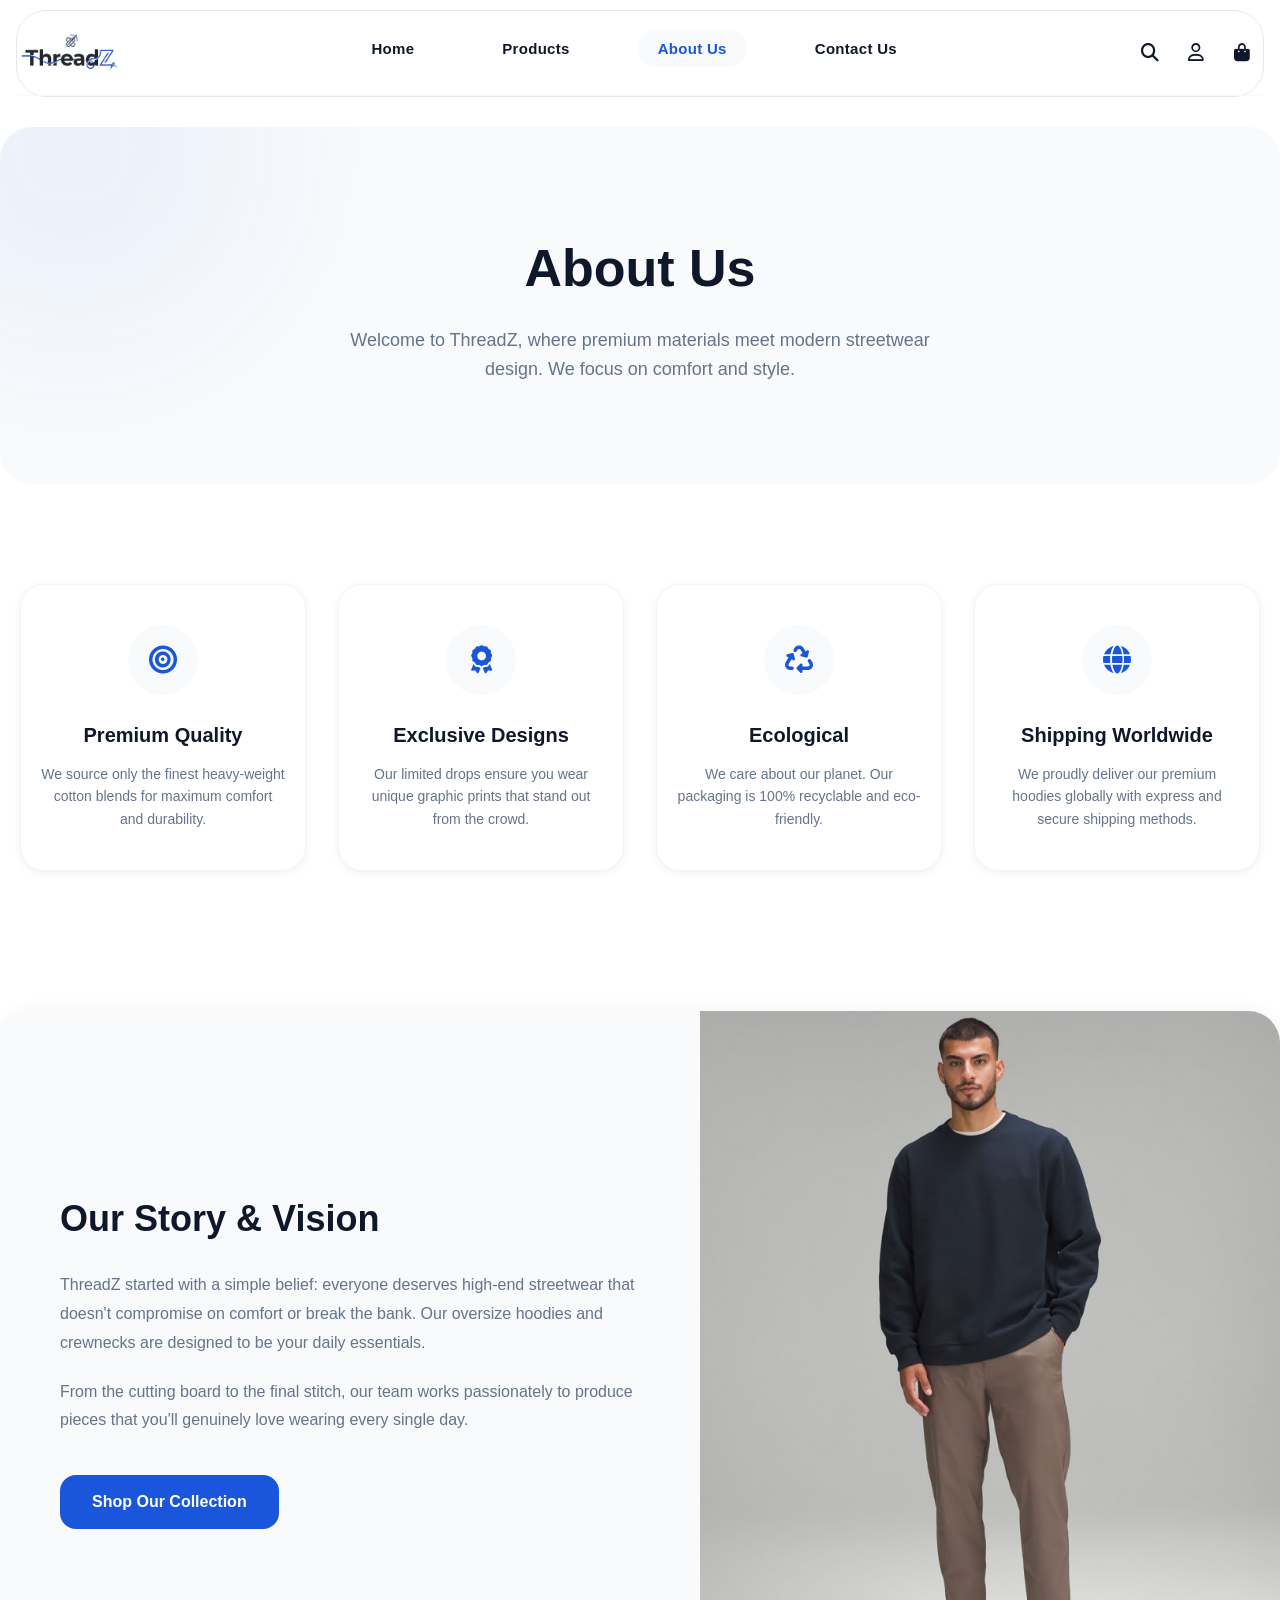
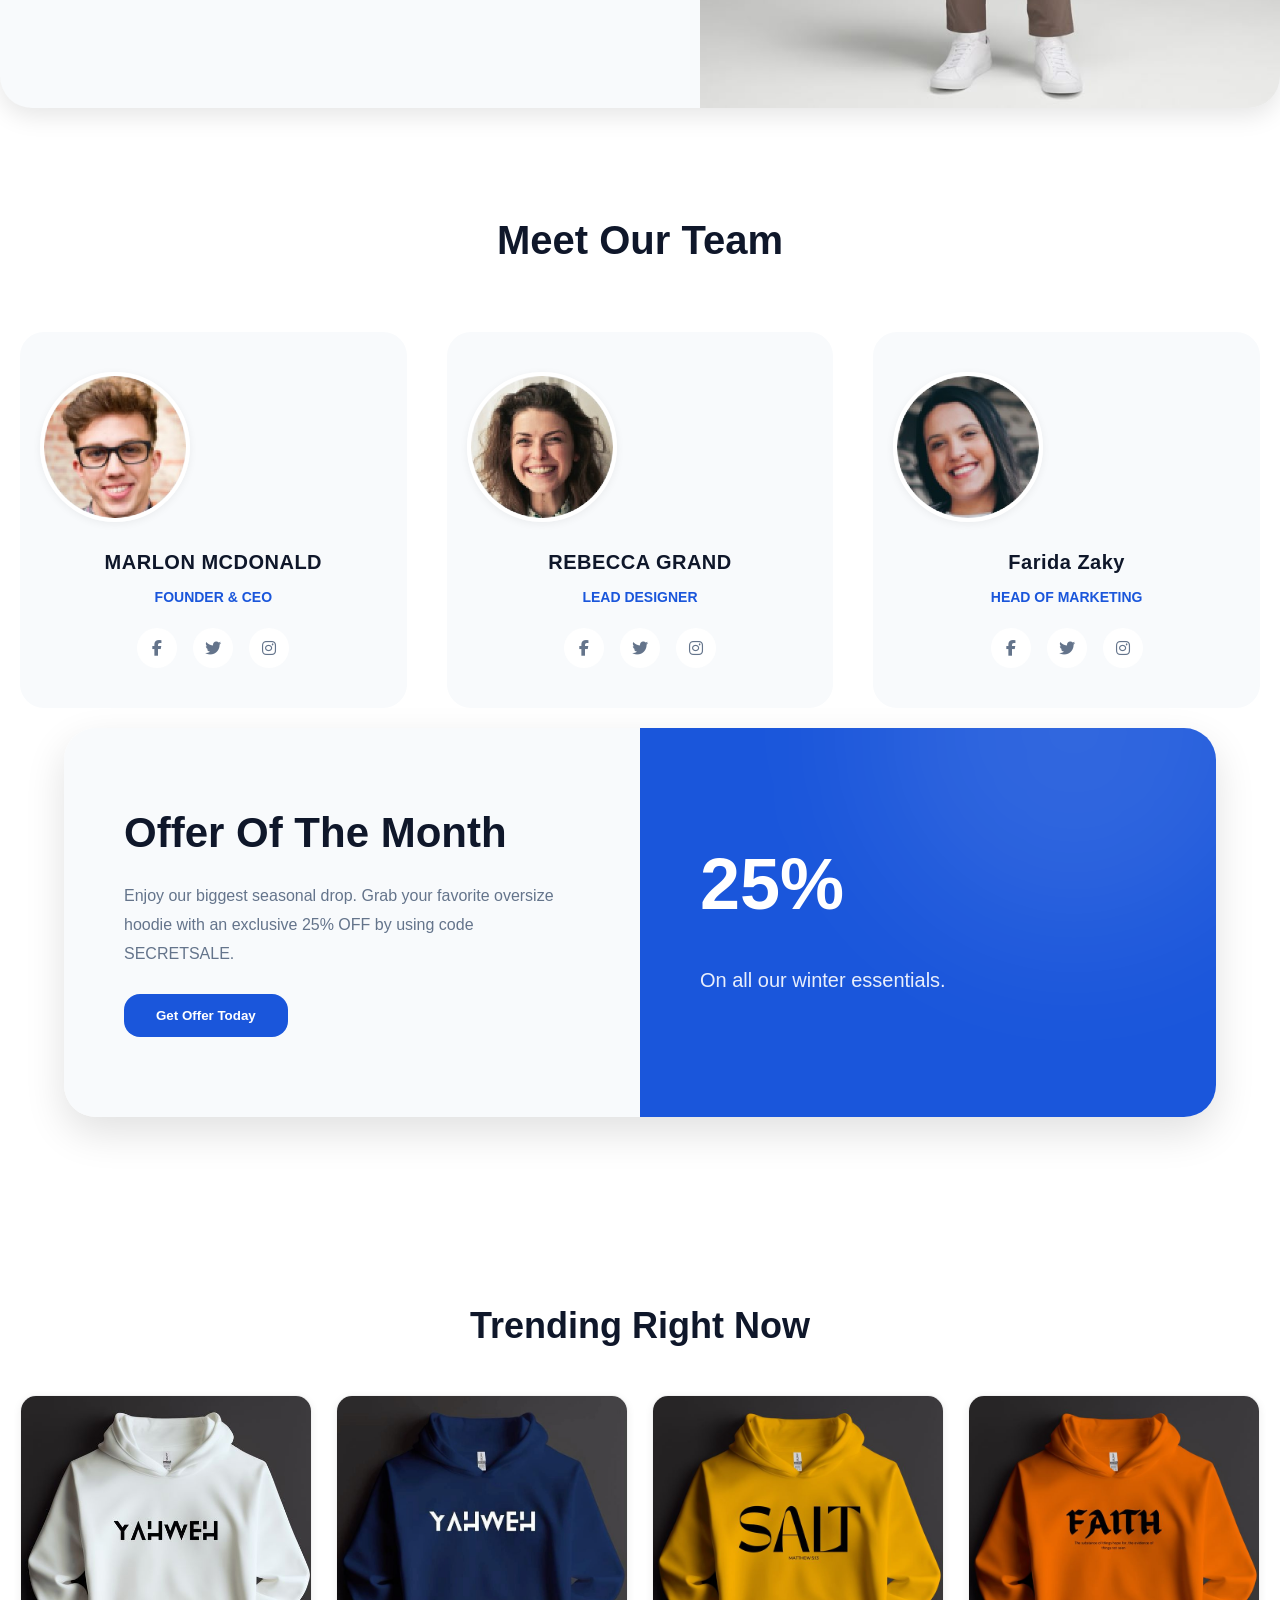
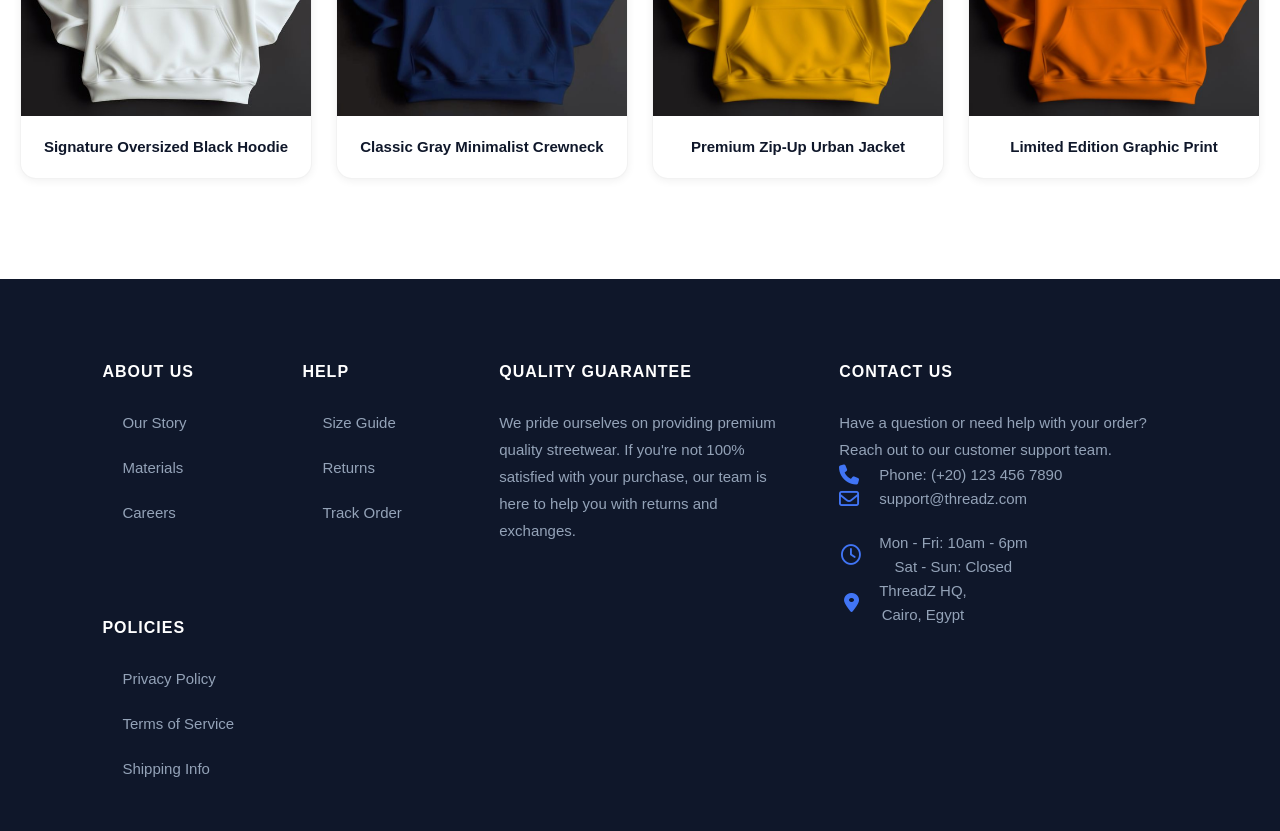
==== commit ce3f8262: "Fix formatting issues in about.html" ====
--- a/pages/about.html
+++ b/pages/about.html
@@ -126,7 +126,7 @@
                 </div>
                 <div class="team-member">
                     <img src="../assets/images/customer3.jpeg" alt="John">
-                    <h4>JOHN BAILEY</h4>
+                    <h4>Farida Zaky</h4>
                     <span>Head Of Marketing</span>
                     <div class="member-socials">
                         <i class="fa-brands fa-facebook-f"></i>
@@ -238,4 +238,4 @@
     <script src="../scripts/cart.js"></script>
 </body>
 
-</html>+</html>
--- a/style/main.css
+++ b/style/main.css
@@ -1529,4 +1529,4 @@
     .summary-box {
         width: 100% !important;
     }
-}+}
